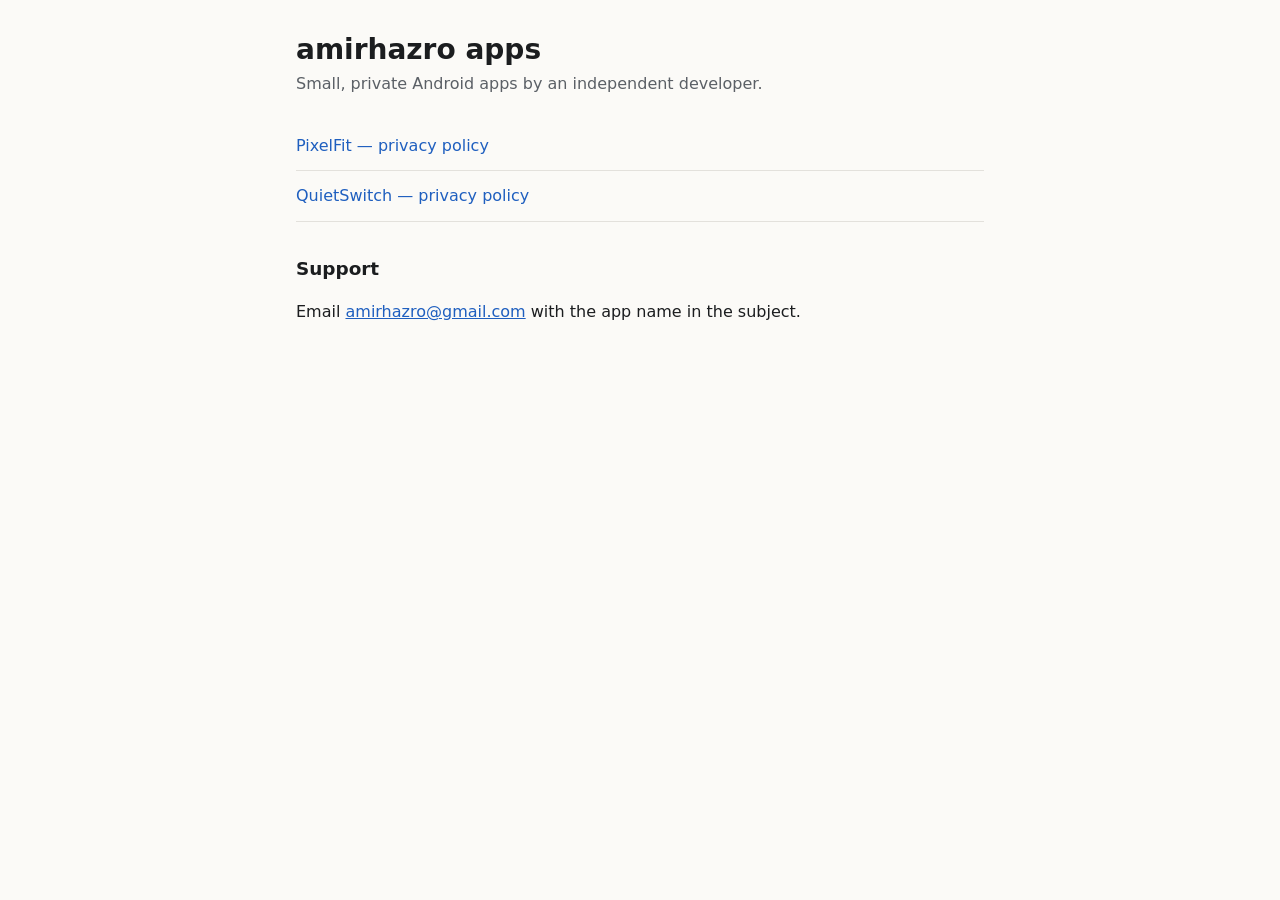
==== index.html @ 7d384a27 "Publisher site with PixelFit and QuietSwitch privacy policies" ====
<!doctype html>
<html lang="en">
<head>
<meta charset="utf-8">
<meta name="viewport" content="width=device-width, initial-scale=1">
<title>amirhazro apps</title>
<style>
:root{--bg:#fbfaf7;--fg:#1b1d1f;--muted:#5b6066;--line:#e3e1dc;--link:#1f5fbf}
@media (prefers-color-scheme:dark){:root:not([data-theme="light"]){--bg:#141516;--fg:#ecebe8;--muted:#a3a7ab;--line:#2c2e30;--link:#8ab4f8}}
:root[data-theme="dark"]{--bg:#141516;--fg:#ecebe8;--muted:#a3a7ab;--line:#2c2e30;--link:#8ab4f8}
*{box-sizing:border-box}
body{margin:0;background:var(--bg);color:var(--fg);font:16px/1.6 system-ui,-apple-system,"Segoe UI",Roboto,sans-serif}
main{max-width:720px;margin:0 auto;padding:32px 16px 64px}
h1{font-size:1.75rem;line-height:1.25;margin:0 0 4px}
h2{font-size:1.15rem;margin:32px 0 8px}
p,li{color:var(--fg)}
.meta{color:var(--muted);margin:0 0 24px}
a{color:var(--link)}
ul{padding-left:20px}
footer{margin-top:48px;padding-top:16px;border-top:1px solid var(--line);color:var(--muted);font-size:.9rem}
.apps a{display:block;padding:12px 0;border-bottom:1px solid var(--line);text-decoration:none}
@media print{body{background:#fff;color:#000}a{color:#000}}
</style>
</head>
<body>
<main>
<h1>amirhazro apps</h1>
<p class="meta">Small, private Android apps by an independent developer.</p>
<div class="apps">
<a href="pixelfit/privacy/">PixelFit — privacy policy</a>
<a href="quietswitch/privacy/">QuietSwitch — privacy policy</a>
</div>
<h2>Support</h2>
<p>Email <a href="mailto:amirhazro@gmail.com">amirhazro@gmail.com</a> with the app name in the subject.</p>
</main>
</body>
</html>
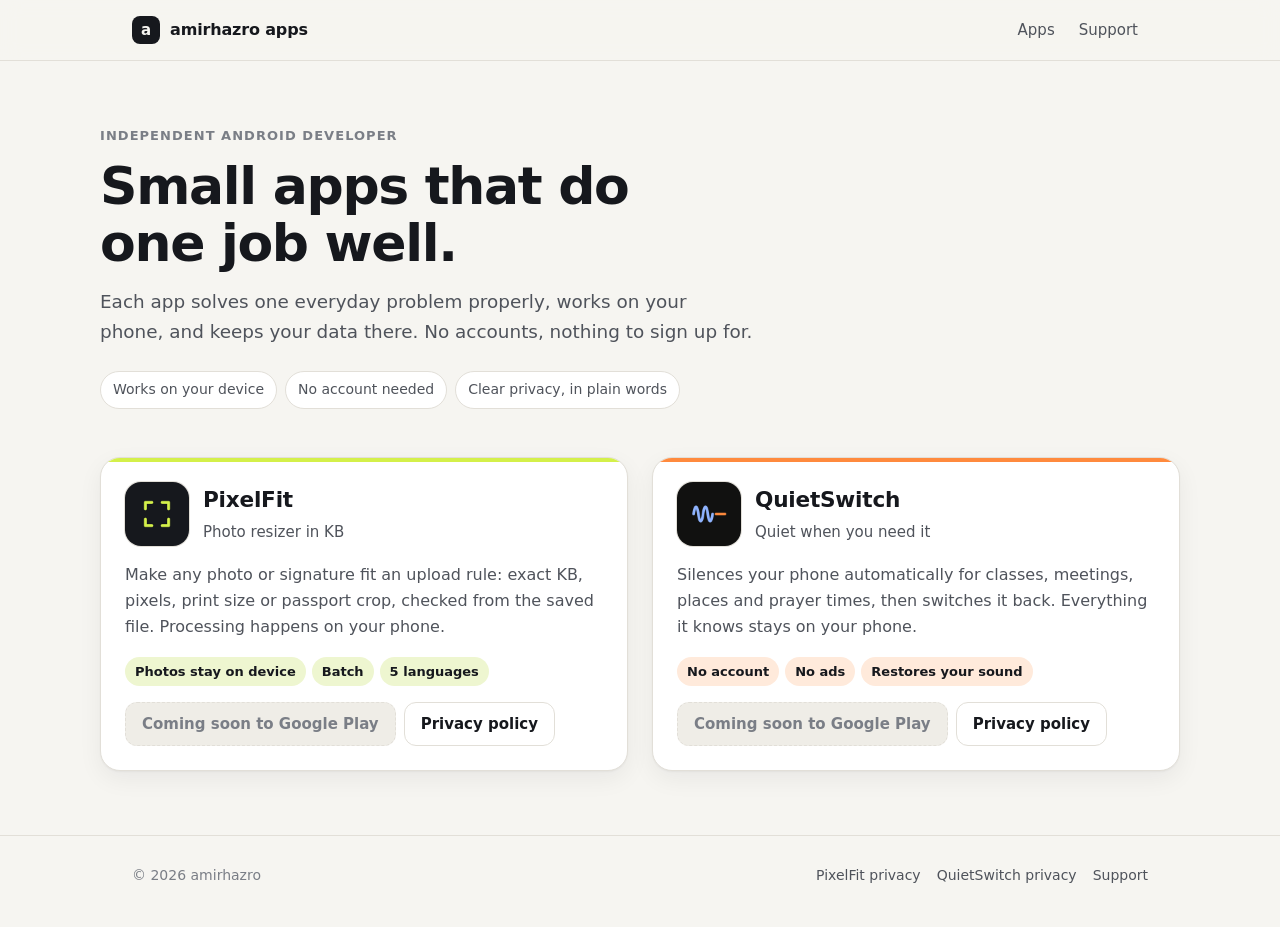
==== commit 309eb7d8: "Redesign: app cards, policy summaries, contents sidebar and support page" ====
--- a/index.html
+++ b/index.html
@@ -4,34 +4,77 @@
 <meta charset="utf-8">
 <meta name="viewport" content="width=device-width, initial-scale=1">
 <title>amirhazro apps</title>
-<style>
-:root{--bg:#fbfaf7;--fg:#1b1d1f;--muted:#5b6066;--line:#e3e1dc;--link:#1f5fbf}
-@media (prefers-color-scheme:dark){:root:not([data-theme="light"]){--bg:#141516;--fg:#ecebe8;--muted:#a3a7ab;--line:#2c2e30;--link:#8ab4f8}}
-:root[data-theme="dark"]{--bg:#141516;--fg:#ecebe8;--muted:#a3a7ab;--line:#2c2e30;--link:#8ab4f8}
-*{box-sizing:border-box}
-body{margin:0;background:var(--bg);color:var(--fg);font:16px/1.6 system-ui,-apple-system,"Segoe UI",Roboto,sans-serif}
-main{max-width:720px;margin:0 auto;padding:32px 16px 64px}
-h1{font-size:1.75rem;line-height:1.25;margin:0 0 4px}
-h2{font-size:1.15rem;margin:32px 0 8px}
-p,li{color:var(--fg)}
-.meta{color:var(--muted);margin:0 0 24px}
-a{color:var(--link)}
-ul{padding-left:20px}
-footer{margin-top:48px;padding-top:16px;border-top:1px solid var(--line);color:var(--muted);font-size:.9rem}
-.apps a{display:block;padding:12px 0;border-bottom:1px solid var(--line);text-decoration:none}
-@media print{body{background:#fff;color:#000}a{color:#000}}
-</style>
+<meta name="description" content="Small, private Android apps that do one job well: PixelFit and QuietSwitch.">
+<link rel="stylesheet" href="/assets/site.css">
 </head>
 <body>
-<main>
-<h1>amirhazro apps</h1>
-<p class="meta">Small, private Android apps by an independent developer.</p>
-<div class="apps">
-<a href="pixelfit/privacy/">PixelFit — privacy policy</a>
-<a href="quietswitch/privacy/">QuietSwitch — privacy policy</a>
-</div>
-<h2>Support</h2>
-<p>Email <a href="mailto:amirhazro@gmail.com">amirhazro@gmail.com</a> with the app name in the subject.</p>
+<a class="skip" href="#main">Skip to content</a>
+<header class="site-header">
+  <div class="wrap">
+    <a class="brand" href="/"><span class="brand-mark" aria-hidden="true">a</span>amirhazro apps</a>
+    <nav class="nav" aria-label="Main">
+      <a href="/#apps">Apps</a>
+      <a href="/support/">Support</a>
+    </nav>
+  </div>
+</header>
+
+<main id="main">
+  <section class="hero wrap">
+    <p class="eyebrow">Independent Android developer</p>
+    <h1>Small apps that do one job well.</h1>
+    <p class="lede">Each app solves one everyday problem properly, works on your phone, and keeps your data there. No accounts, nothing to sign up for.</p>
+    <ul class="values">
+      <li>Works on your device</li>
+      <li>No account needed</li>
+      <li>Clear privacy, in plain words</li>
+    </ul>
+  </section>
+
+  <section class="wrap apps" id="apps" aria-label="Apps">
+    <article class="app-card app-pixelfit">
+      <div class="app-head">
+        <img class="app-icon" src="/assets/pixelfit.png" alt="" width="64" height="64">
+        <div>
+          <h2>PixelFit</h2>
+          <p>Photo resizer in KB</p>
+        </div>
+      </div>
+      <p>Make any photo or signature fit an upload rule: exact KB, pixels, print size or passport crop, checked from the saved file. Processing happens on your phone.</p>
+      <ul class="chips"><li>Photos stay on device</li><li>Batch</li><li>5 languages</li></ul>
+      <div class="app-links">
+        <span class="btn btn-soon">Coming soon to Google Play</span>
+        <a class="btn" href="/pixelfit/privacy/">Privacy policy</a>
+      </div>
+    </article>
+
+    <article class="app-card app-quietswitch">
+      <div class="app-head">
+        <img class="app-icon" src="/assets/quietswitch.png" alt="" width="64" height="64">
+        <div>
+          <h2>QuietSwitch</h2>
+          <p>Quiet when you need it</p>
+        </div>
+      </div>
+      <p>Silences your phone automatically for classes, meetings, places and prayer times, then switches it back. Everything it knows stays on your phone.</p>
+      <ul class="chips"><li>No account</li><li>No ads</li><li>Restores your sound</li></ul>
+      <div class="app-links">
+        <span class="btn btn-soon">Coming soon to Google Play</span>
+        <a class="btn" href="/quietswitch/privacy/">Privacy policy</a>
+      </div>
+    </article>
+  </section>
 </main>
+
+<footer class="site-footer">
+  <div class="wrap">
+    <span>© 2026 amirhazro</span>
+    <nav aria-label="Footer">
+      <a href="/pixelfit/privacy/">PixelFit privacy</a>
+      <a href="/quietswitch/privacy/">QuietSwitch privacy</a>
+      <a href="/support/">Support</a>
+    </nav>
+  </div>
+</footer>
 </body>
 </html>
--- a/assets/site.css
+++ b/assets/site.css
@@ -0,0 +1,163 @@
+:root {
+  --bg: #f6f5f1;
+  --surface: #ffffff;
+  --sunken: #efede7;
+  --ink: #16181d;
+  --ink-2: #4f535b;
+  --ink-3: #7a7e86;
+  --line: #e2dfd8;
+  --link: #1d5bd6;
+  --accent: #16181d;
+  --accent-soft: #e9e7e1;
+  --on-accent: #ffffff;
+  --radius: 16px;
+  --shadow: 0 1px 2px rgba(22, 24, 29, .04), 0 8px 24px rgba(22, 24, 29, .06);
+  color-scheme: light;
+}
+@media (prefers-color-scheme: dark) {
+  :root:not([data-theme="light"]) {
+    --bg: #111215; --surface: #1a1c20; --sunken: #15171a; --ink: #eceae6; --ink-2: #b4b6bb;
+    --ink-3: #8b8e94; --line: #2a2d32; --link: #8ab4f8; --accent-soft: #23262b;
+    --shadow: none; color-scheme: dark;
+  }
+}
+:root[data-theme="dark"] {
+  --bg: #111215; --surface: #1a1c20; --sunken: #15171a; --ink: #eceae6; --ink-2: #b4b6bb;
+  --ink-3: #8b8e94; --line: #2a2d32; --link: #8ab4f8; --accent-soft: #23262b;
+  --shadow: none; color-scheme: dark;
+}
+/* Per-app accents. */
+.app-pixelfit { --accent: #d4f04a; --on-accent: #16181d; --accent-soft: #eef6d0; }
+.app-quietswitch { --accent: #ff8a3d; --on-accent: #16181d; --accent-soft: #ffeadb; }
+@media (prefers-color-scheme: dark) {
+  :root:not([data-theme="light"]) .app-pixelfit { --accent-soft: #2a3112; }
+  :root:not([data-theme="light"]) .app-quietswitch { --accent-soft: #3a2616; }
+}
+
+*, *::before, *::after { box-sizing: border-box; }
+html { -webkit-text-size-adjust: 100%; scroll-behavior: smooth; scroll-padding-top: 80px; }
+body {
+  margin: 0; background: var(--bg); color: var(--ink);
+  font: 16px/1.65 ui-sans-serif, system-ui, -apple-system, "Segoe UI", Roboto, "Helvetica Neue", Arial, sans-serif;
+  -webkit-font-smoothing: antialiased;
+}
+a { color: var(--link); text-underline-offset: 2px; }
+a:hover { text-decoration-thickness: 2px; }
+:focus-visible { outline: 3px solid var(--link); outline-offset: 2px; border-radius: 6px; }
+img { display: block; max-width: 100%; }
+.wrap { max-width: 1080px; margin: 0 auto; padding: 0 16px; }
+@media (min-width: 720px) { .wrap { padding: 0 32px; } }
+.skip { position: absolute; left: -9999px; }
+.skip:focus { left: 16px; top: 12px; background: var(--surface); padding: 8px 12px; z-index: 10; }
+
+/* Header */
+.site-header {
+  position: sticky; top: 0; z-index: 5; background: color-mix(in srgb, var(--bg) 88%, transparent);
+  backdrop-filter: saturate(1.4) blur(10px); -webkit-backdrop-filter: saturate(1.4) blur(10px);
+  border-bottom: 1px solid var(--line);
+}
+.site-header .wrap { display: flex; align-items: center; justify-content: space-between; height: 60px; gap: 16px; }
+.brand { display: flex; align-items: center; gap: 10px; font-weight: 700; color: var(--ink); text-decoration: none; letter-spacing: -.01em; }
+.brand-mark {
+  width: 28px; height: 28px; border-radius: 8px; background: var(--ink); color: var(--bg);
+  display: grid; place-items: center; font-size: 15px; font-weight: 800;
+}
+.nav { display: flex; gap: 4px; }
+.nav a { color: var(--ink-2); text-decoration: none; font-size: 15px; padding: 6px 10px; border-radius: 8px; }
+.nav a:hover, .nav a[aria-current="page"] { color: var(--ink); background: var(--accent-soft); }
+
+/* Home */
+.hero { padding: 64px 0 40px; }
+.eyebrow { font-size: 13px; font-weight: 600; letter-spacing: .08em; text-transform: uppercase; color: var(--ink-3); margin: 0 0 12px; }
+.hero h1 { font-size: clamp(2rem, 5.5vw, 3.25rem); line-height: 1.08; letter-spacing: -.025em; margin: 0 0 16px; max-width: 16ch; }
+.lede { font-size: 1.15rem; color: var(--ink-2); max-width: 56ch; margin: 0; }
+.values { display: flex; flex-wrap: wrap; gap: 8px; margin: 24px 0 0; padding: 0; list-style: none; }
+.values li { font-size: 14px; color: var(--ink-2); background: var(--surface); border: 1px solid var(--line); border-radius: 999px; padding: 6px 12px; }
+.apps { display: grid; gap: 16px; padding: 8px 0 64px; }
+@media (min-width: 760px) { .apps { grid-template-columns: 1fr 1fr; gap: 24px; } }
+.app-card {
+  background: var(--surface); border: 1px solid var(--line); border-radius: 20px; padding: 24px;
+  box-shadow: var(--shadow); display: flex; flex-direction: column; gap: 16px; position: relative; overflow: hidden;
+}
+.app-card::before { content: ""; position: absolute; inset: 0 0 auto 0; height: 4px; background: var(--accent); }
+.app-head { display: flex; align-items: center; gap: 14px; }
+.app-icon { width: 64px; height: 64px; border-radius: 16px; flex-shrink: 0; box-shadow: 0 0 0 1px var(--line); }
+.app-head h2 { margin: 0; font-size: 1.35rem; letter-spacing: -.01em; }
+.app-head p { margin: 2px 0 0; color: var(--ink-2); font-size: 15px; }
+.app-card > p { margin: 0; color: var(--ink-2); }
+.chips { display: flex; flex-wrap: wrap; gap: 6px; margin: 0; padding: 0; list-style: none; }
+.chips li { font-size: 13px; font-weight: 600; background: var(--accent-soft); color: var(--ink); border-radius: 999px; padding: 4px 10px; }
+.app-links { display: flex; flex-wrap: wrap; gap: 8px; margin-top: auto; }
+.btn {
+  display: inline-flex; align-items: center; gap: 8px; min-height: 44px; padding: 0 16px; border-radius: 12px;
+  font-size: 15px; font-weight: 600; text-decoration: none; border: 1px solid var(--line); color: var(--ink); background: var(--surface);
+}
+.btn:hover { background: var(--sunken); }
+.btn-soon { color: var(--ink-3); background: var(--sunken); border-style: dashed; cursor: default; }
+
+/* Policy */
+.doc-hero { padding: 48px 0 32px; border-bottom: 1px solid var(--line); background: linear-gradient(180deg, var(--accent-soft), transparent 85%); }
+.doc-hero .app-head { margin-bottom: 20px; }
+.doc-hero h1 { font-size: clamp(1.9rem, 4.5vw, 2.75rem); line-height: 1.12; letter-spacing: -.02em; margin: 0 0 10px; }
+.meta { display: flex; flex-wrap: wrap; gap: 6px 18px; color: var(--ink-2); font-size: 14px; margin: 0; padding: 0; list-style: none; }
+.meta strong { color: var(--ink); font-weight: 600; }
+.glance { display: grid; gap: 12px; margin: 32px 0 0; padding: 0; list-style: none; }
+@media (min-width: 640px) { .glance { grid-template-columns: 1fr 1fr; } }
+@media (min-width: 980px) { .glance { grid-template-columns: repeat(4, 1fr); } }
+.glance li { background: var(--surface); border: 1px solid var(--line); border-radius: var(--radius); padding: 16px; }
+.glance .ico { width: 36px; height: 36px; border-radius: 10px; background: var(--accent); color: var(--on-accent); display: grid; place-items: center; margin-bottom: 10px; }
+.glance .ico svg { width: 20px; height: 20px; }
+.glance strong { display: block; font-size: 15px; margin-bottom: 2px; }
+.glance span { font-size: 14px; color: var(--ink-2); line-height: 1.5; }
+
+.doc { display: grid; gap: 32px; padding: 40px 0 72px; }
+@media (min-width: 960px) { .doc { grid-template-columns: 240px minmax(0, 1fr); gap: 56px; } }
+.toc { font-size: 14px; }
+@media (min-width: 960px) { .toc { position: sticky; top: 84px; align-self: start; } }
+.toc p { font-weight: 700; margin: 0 0 8px; font-size: 13px; letter-spacing: .06em; text-transform: uppercase; color: var(--ink-3); }
+.toc ol { margin: 0; padding: 0; list-style: none; counter-reset: toc; display: grid; gap: 2px; }
+.toc a { display: flex; gap: 10px; color: var(--ink-2); text-decoration: none; padding: 6px 10px; border-radius: 8px; border-left: 2px solid transparent; }
+.toc a::before { counter-increment: toc; content: counter(toc, decimal-leading-zero); color: var(--ink-3); font-variant-numeric: tabular-nums; }
+.toc a:hover { background: var(--accent-soft); color: var(--ink); }
+@media (max-width: 959px) {
+  .toc { background: var(--surface); border: 1px solid var(--line); border-radius: var(--radius); padding: 16px; }
+  .toc ol { grid-template-columns: 1fr; }
+}
+@media (min-width: 520px) and (max-width: 959px) {
+  .toc ol { grid-template-columns: 1fr 1fr; column-gap: 8px; }
+}
+.prose { max-width: 70ch; counter-reset: sec; }
+.prose section { padding-top: 8px; margin-bottom: 36px; }
+.prose h2 { font-size: 1.35rem; letter-spacing: -.01em; margin: 0 0 12px; display: flex; gap: 12px; align-items: baseline; }
+.prose h2::before { counter-increment: sec; content: counter(sec, decimal-leading-zero); font-size: .85rem; color: var(--ink-3); font-variant-numeric: tabular-nums; }
+.prose h3 { font-size: 1.05rem; margin: 20px 0 6px; }
+.prose p, .prose li { color: var(--ink-2); }
+.prose strong { color: var(--ink); }
+.prose ul { padding-left: 20px; }
+.prose li { margin: 6px 0; }
+.callout { background: var(--accent-soft); border-radius: var(--radius); padding: 16px 18px; margin: 16px 0; color: var(--ink); }
+.callout p { color: var(--ink); margin: 0; }
+.table-wrap { overflow-x: auto; border: 1px solid var(--line); border-radius: var(--radius); background: var(--surface); margin: 16px 0; }
+table { width: 100%; border-collapse: collapse; font-size: 14.5px; min-width: 560px; }
+th, td { text-align: left; vertical-align: top; padding: 12px 14px; border-bottom: 1px solid var(--line); }
+th { font-size: 12.5px; letter-spacing: .05em; text-transform: uppercase; color: var(--ink-3); background: var(--sunken); font-weight: 600; }
+tr:last-child td { border-bottom: 0; }
+td:first-child { color: var(--ink); font-weight: 600; }
+td { color: var(--ink-2); }
+.contact-card { background: var(--surface); border: 1px solid var(--line); border-radius: 20px; padding: 24px; box-shadow: var(--shadow); }
+.contact-card h2::before { content: none; }
+.contact-card .btn { background: var(--ink); color: var(--bg); border-color: var(--ink); }
+
+/* Footer */
+.site-footer { border-top: 1px solid var(--line); padding: 28px 0 40px; color: var(--ink-3); font-size: 14px; }
+.site-footer .wrap { display: flex; flex-wrap: wrap; gap: 12px 24px; justify-content: space-between; }
+.site-footer nav { display: flex; flex-wrap: wrap; gap: 16px; }
+.site-footer a { color: var(--ink-2); text-decoration: none; }
+.site-footer a:hover { color: var(--ink); text-decoration: underline; }
+
+@media print {
+  .site-header, .toc, .site-footer, .glance { display: none; }
+  body { background: #fff; }
+  .doc { display: block; padding: 0; }
+}
+@media (prefers-reduced-motion: reduce) { html { scroll-behavior: auto; } }
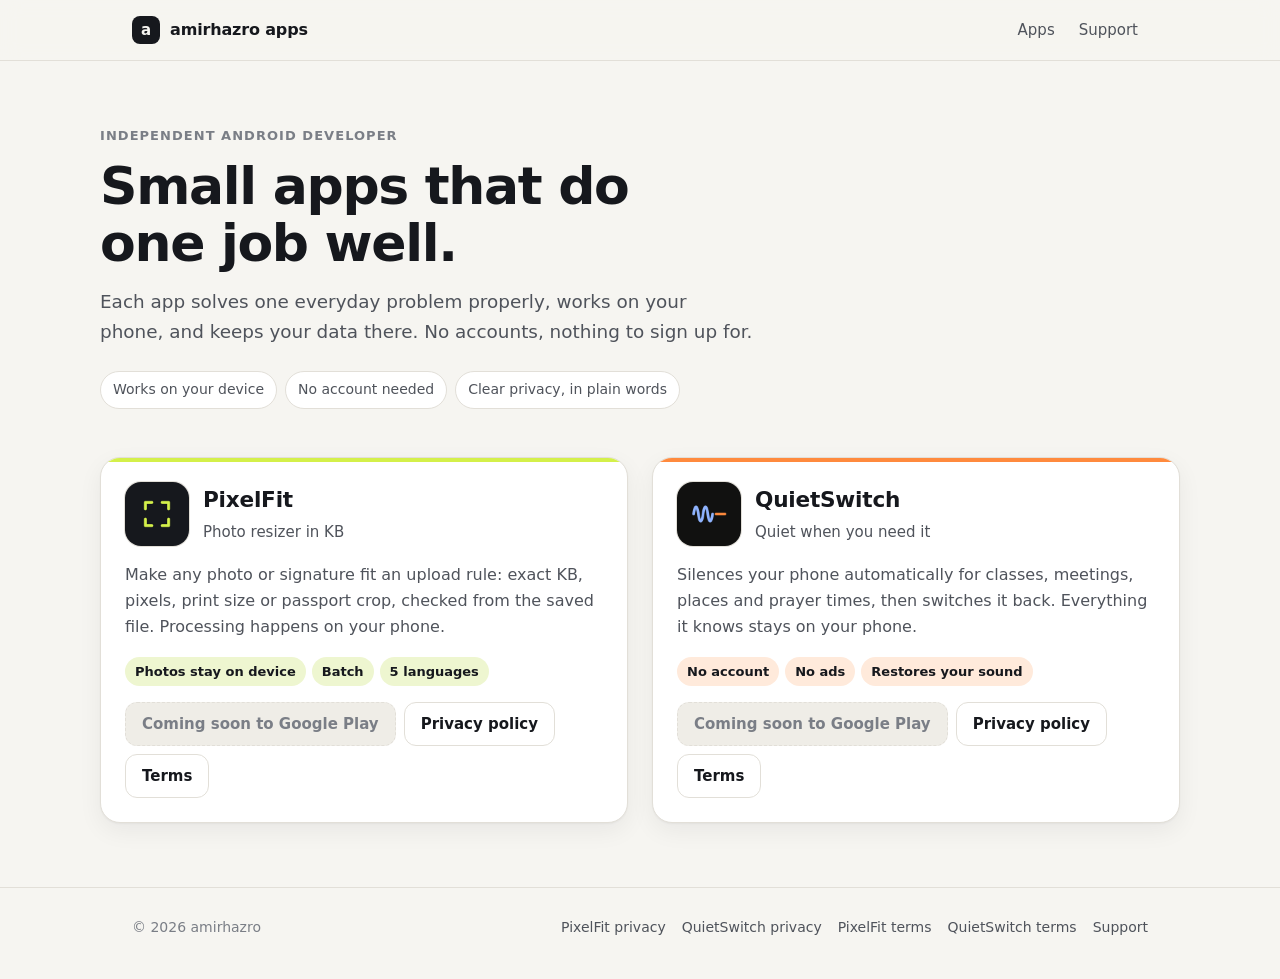
==== commit 6a292be1: "Add Terms of Service for PixelFit and QuietSwitch; fix phone side margins" ====
--- a/index.html
+++ b/index.html
@@ -5,7 +5,7 @@
 <meta name="viewport" content="width=device-width, initial-scale=1">
 <title>amirhazro apps</title>
 <meta name="description" content="Small, private Android apps that do one job well: PixelFit and QuietSwitch.">
-<link rel="stylesheet" href="/assets/site.css">
+<link rel="stylesheet" href="/assets/site.css?v=2">
 </head>
 <body>
 <a class="skip" href="#main">Skip to content</a>
@@ -45,6 +45,7 @@
       <div class="app-links">
         <span class="btn btn-soon">Coming soon to Google Play</span>
         <a class="btn" href="/pixelfit/privacy/">Privacy policy</a>
+        <a class="btn" href="/pixelfit/terms/">Terms</a>
       </div>
     </article>
 
@@ -61,6 +62,7 @@
       <div class="app-links">
         <span class="btn btn-soon">Coming soon to Google Play</span>
         <a class="btn" href="/quietswitch/privacy/">Privacy policy</a>
+        <a class="btn" href="/quietswitch/terms/">Terms</a>
       </div>
     </article>
   </section>
@@ -72,6 +74,8 @@
     <nav aria-label="Footer">
       <a href="/pixelfit/privacy/">PixelFit privacy</a>
       <a href="/quietswitch/privacy/">QuietSwitch privacy</a>
+      <a href="/pixelfit/terms/">PixelFit terms</a>
+      <a href="/quietswitch/terms/">QuietSwitch terms</a>
       <a href="/support/">Support</a>
     </nav>
   </div>
--- a/assets/site.css
+++ b/assets/site.css
@@ -110,7 +110,7 @@
 .glance strong { display: block; font-size: 15px; margin-bottom: 2px; }
 .glance span { font-size: 14px; color: var(--ink-2); line-height: 1.5; }
 
-.doc { display: grid; gap: 32px; padding: 40px 0 72px; }
+.doc { display: grid; gap: 32px; padding-top: 40px; padding-bottom: 72px; }
 @media (min-width: 960px) { .doc { grid-template-columns: 240px minmax(0, 1fr); gap: 56px; } }
 .toc { font-size: 14px; }
 @media (min-width: 960px) { .toc { position: sticky; top: 84px; align-self: start; } }
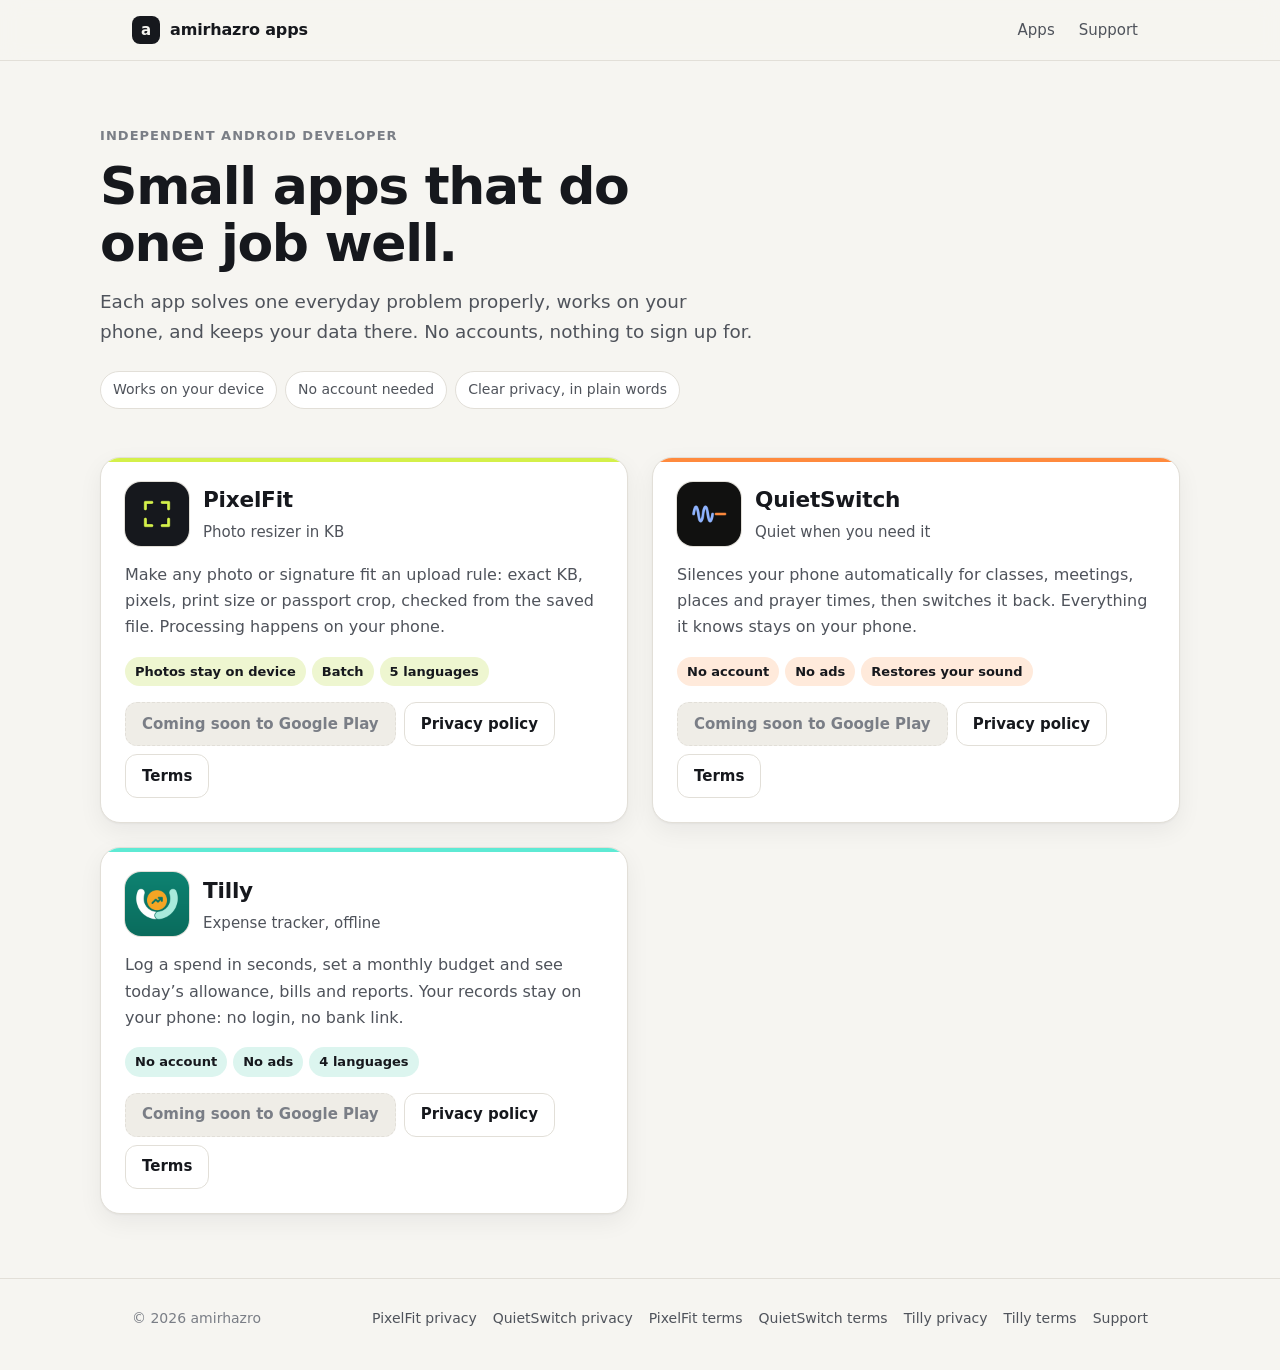
==== commit 61920b2a: "Add Tilly privacy policy, terms and support" ====
--- a/index.html
+++ b/index.html
@@ -65,6 +65,23 @@
         <a class="btn" href="/quietswitch/terms/">Terms</a>
       </div>
     </article>
+
+    <article class="app-card app-tilly">
+      <div class="app-head">
+        <img class="app-icon" src="/assets/tilly.png" alt="" width="64" height="64">
+        <div>
+          <h2>Tilly</h2>
+          <p>Expense tracker, offline</p>
+        </div>
+      </div>
+      <p>Log a spend in seconds, set a monthly budget and see today’s allowance, bills and reports. Your records stay on your phone: no login, no bank link.</p>
+      <ul class="chips"><li>No account</li><li>No ads</li><li>4 languages</li></ul>
+      <div class="app-links">
+        <span class="btn btn-soon">Coming soon to Google Play</span>
+        <a class="btn" href="/tilly/privacy/">Privacy policy</a>
+        <a class="btn" href="/tilly/terms/">Terms</a>
+      </div>
+    </article>
   </section>
 </main>
 
@@ -76,6 +93,8 @@
       <a href="/quietswitch/privacy/">QuietSwitch privacy</a>
       <a href="/pixelfit/terms/">PixelFit terms</a>
       <a href="/quietswitch/terms/">QuietSwitch terms</a>
+      <a href="/tilly/privacy/">Tilly privacy</a>
+      <a href="/tilly/terms/">Tilly terms</a>
       <a href="/support/">Support</a>
     </nav>
   </div>
--- a/assets/site.css
+++ b/assets/site.css
@@ -29,9 +29,11 @@
 /* Per-app accents. */
 .app-pixelfit { --accent: #d4f04a; --on-accent: #16181d; --accent-soft: #eef6d0; }
 .app-quietswitch { --accent: #ff8a3d; --on-accent: #16181d; --accent-soft: #ffeadb; }
+.app-tilly { --accent: #5eead4; --on-accent: #053b34; --accent-soft: #dcf5ef; }
 @media (prefers-color-scheme: dark) {
   :root:not([data-theme="light"]) .app-pixelfit { --accent-soft: #2a3112; }
   :root:not([data-theme="light"]) .app-quietswitch { --accent-soft: #3a2616; }
+  :root:not([data-theme="light"]) .app-tilly { --accent-soft: #10302b; }
 }
 
 *, *::before, *::after { box-sizing: border-box; }
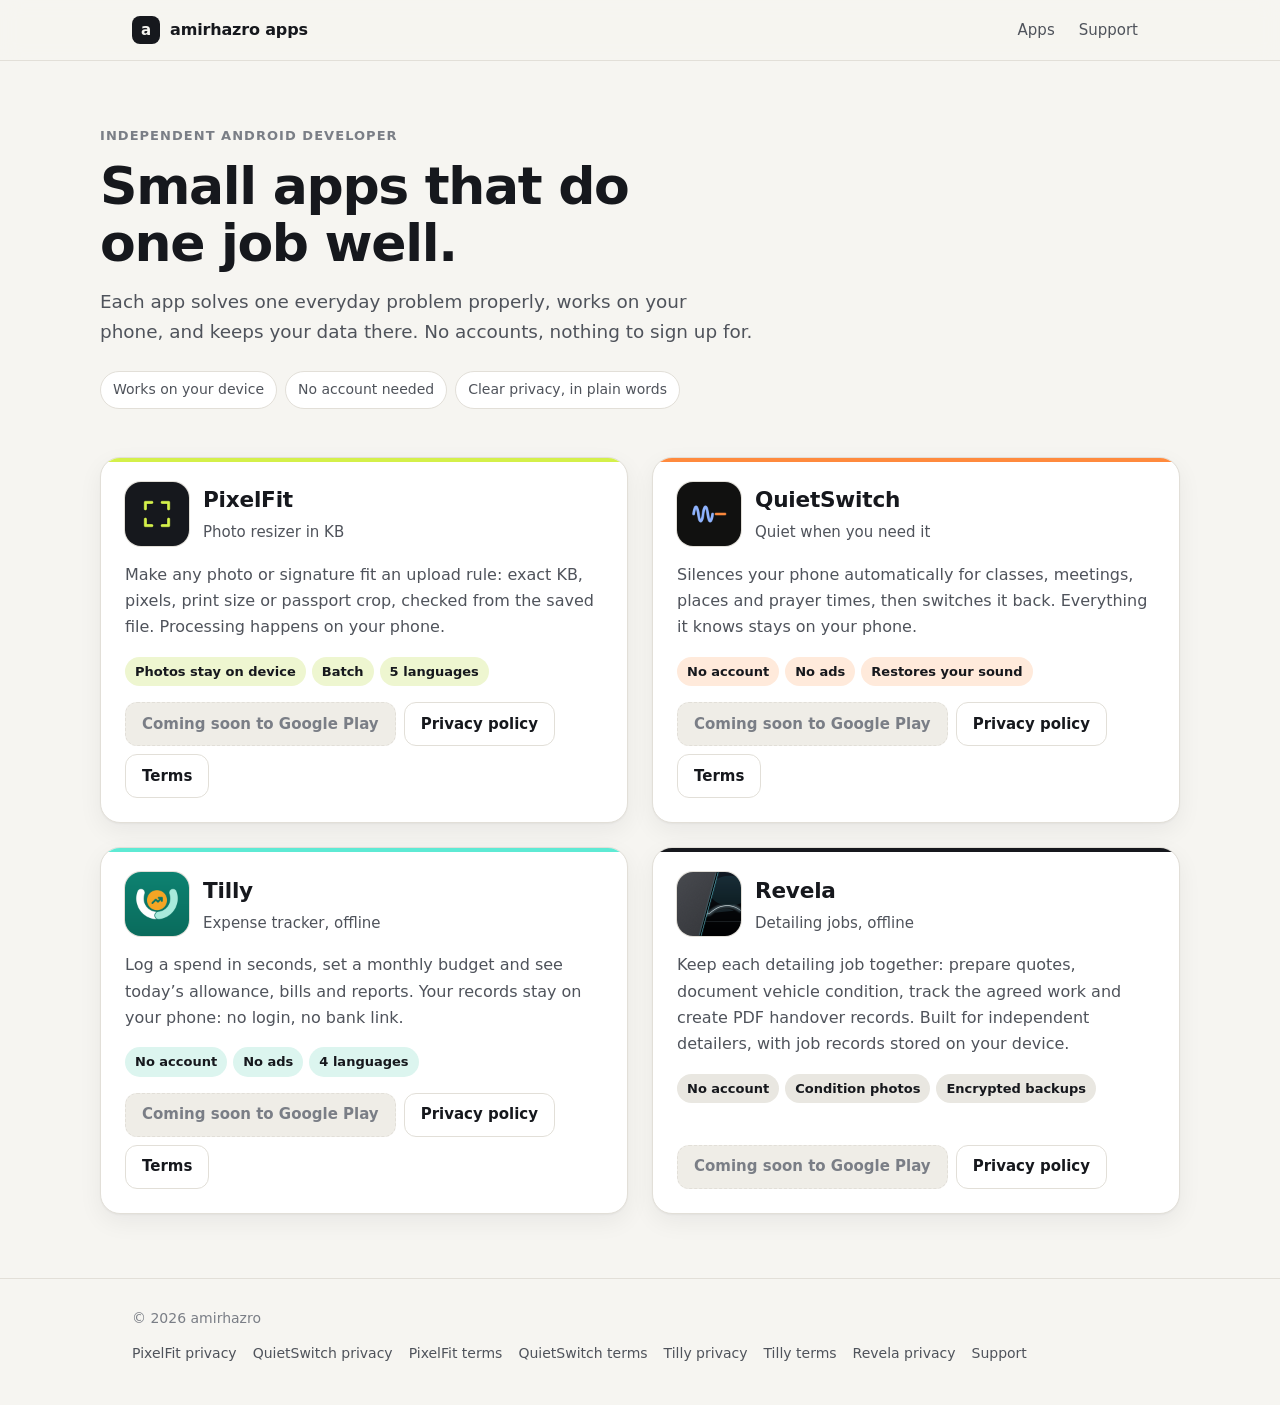
==== commit 8c8407ee: "List Revela on the apps homepage" ====
--- a/index.html
+++ b/index.html
@@ -4,7 +4,7 @@
 <meta charset="utf-8">
 <meta name="viewport" content="width=device-width, initial-scale=1">
 <title>amirhazro apps</title>
-<meta name="description" content="Small, private Android apps that do one job well: PixelFit and QuietSwitch.">
+<meta name="description" content="Independent Android apps: PixelFit, QuietSwitch, Tilly and Revela. On-device tools with clear privacy and no account required.">
 <link rel="stylesheet" href="/assets/site.css?v=2">
 </head>
 <body>
@@ -82,6 +82,21 @@
         <a class="btn" href="/tilly/terms/">Terms</a>
       </div>
     </article>
+    <article class="app-card app-revela">
+      <div class="app-head">
+        <img class="app-icon" src="/assets/revela.png" alt="" width="64" height="64">
+        <div>
+          <h2>Revela</h2>
+          <p>Detailing jobs, offline</p>
+        </div>
+      </div>
+      <p>Keep each detailing job together: prepare quotes, document vehicle condition, track the agreed work and create PDF handover records. Built for independent detailers, with job records stored on your device.</p>
+      <ul class="chips"><li>No account</li><li>Condition photos</li><li>Encrypted backups</li></ul>
+      <div class="app-links">
+        <span class="btn btn-soon">Coming soon to Google Play</span>
+        <a class="btn" href="/revela/privacy/">Privacy policy</a>
+      </div>
+    </article>
   </section>
 </main>
 
@@ -95,6 +110,7 @@
       <a href="/quietswitch/terms/">QuietSwitch terms</a>
       <a href="/tilly/privacy/">Tilly privacy</a>
       <a href="/tilly/terms/">Tilly terms</a>
+      <a href="/revela/privacy/">Revela privacy</a>
       <a href="/support/">Support</a>
     </nav>
   </div>
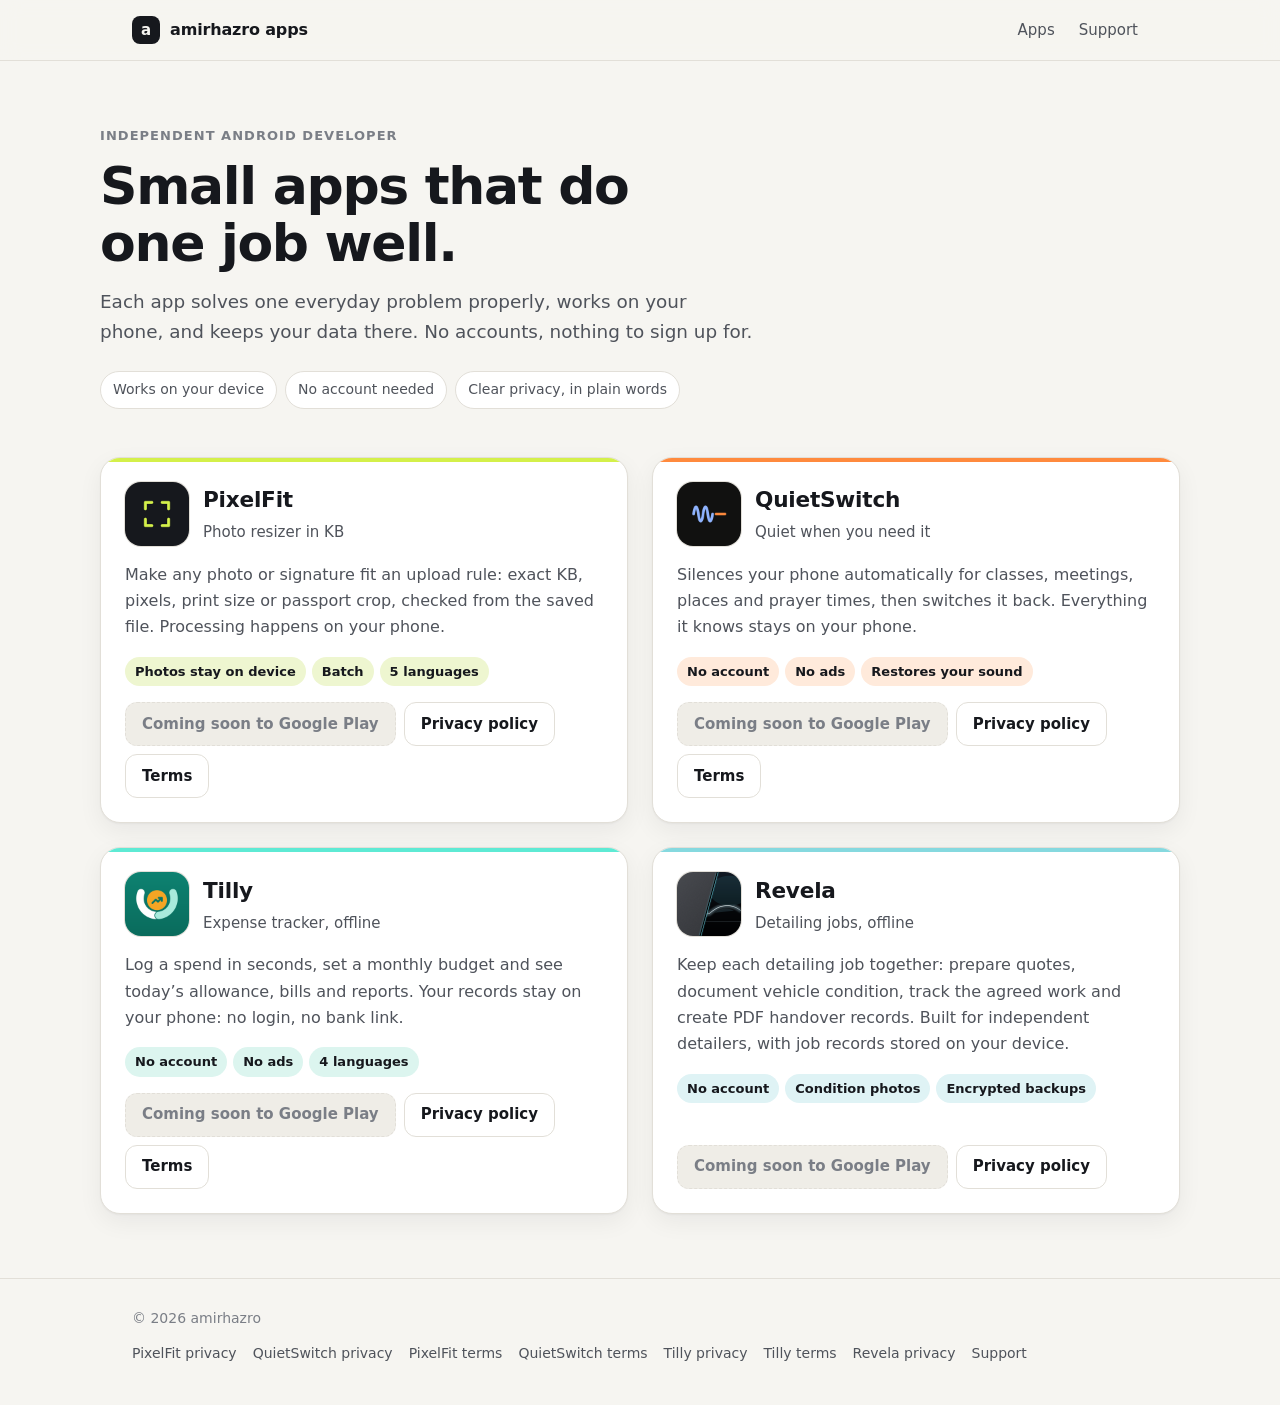
==== commit 3be6726e: "Match Revela card accents to shared app design" ====
--- a/index.html
+++ b/index.html
@@ -5,7 +5,7 @@
 <meta name="viewport" content="width=device-width, initial-scale=1">
 <title>amirhazro apps</title>
 <meta name="description" content="Independent Android apps: PixelFit, QuietSwitch, Tilly and Revela. On-device tools with clear privacy and no account required.">
-<link rel="stylesheet" href="/assets/site.css?v=2">
+<link rel="stylesheet" href="/assets/site.css?v=3">
 </head>
 <body>
 <a class="skip" href="#main">Skip to content</a>
--- a/assets/site.css
+++ b/assets/site.css
@@ -30,10 +30,12 @@
 .app-pixelfit { --accent: #d4f04a; --on-accent: #16181d; --accent-soft: #eef6d0; }
 .app-quietswitch { --accent: #ff8a3d; --on-accent: #16181d; --accent-soft: #ffeadb; }
 .app-tilly { --accent: #5eead4; --on-accent: #053b34; --accent-soft: #dcf5ef; }
+.app-revela { --accent: #86d9df; --on-accent: #10272b; --accent-soft: #dff3f5; }
 @media (prefers-color-scheme: dark) {
   :root:not([data-theme="light"]) .app-pixelfit { --accent-soft: #2a3112; }
   :root:not([data-theme="light"]) .app-quietswitch { --accent-soft: #3a2616; }
   :root:not([data-theme="light"]) .app-tilly { --accent-soft: #10302b; }
+  :root:not([data-theme="light"]) .app-revela { --accent-soft: #142e32; }
 }
 
 *, *::before, *::after { box-sizing: border-box; }
